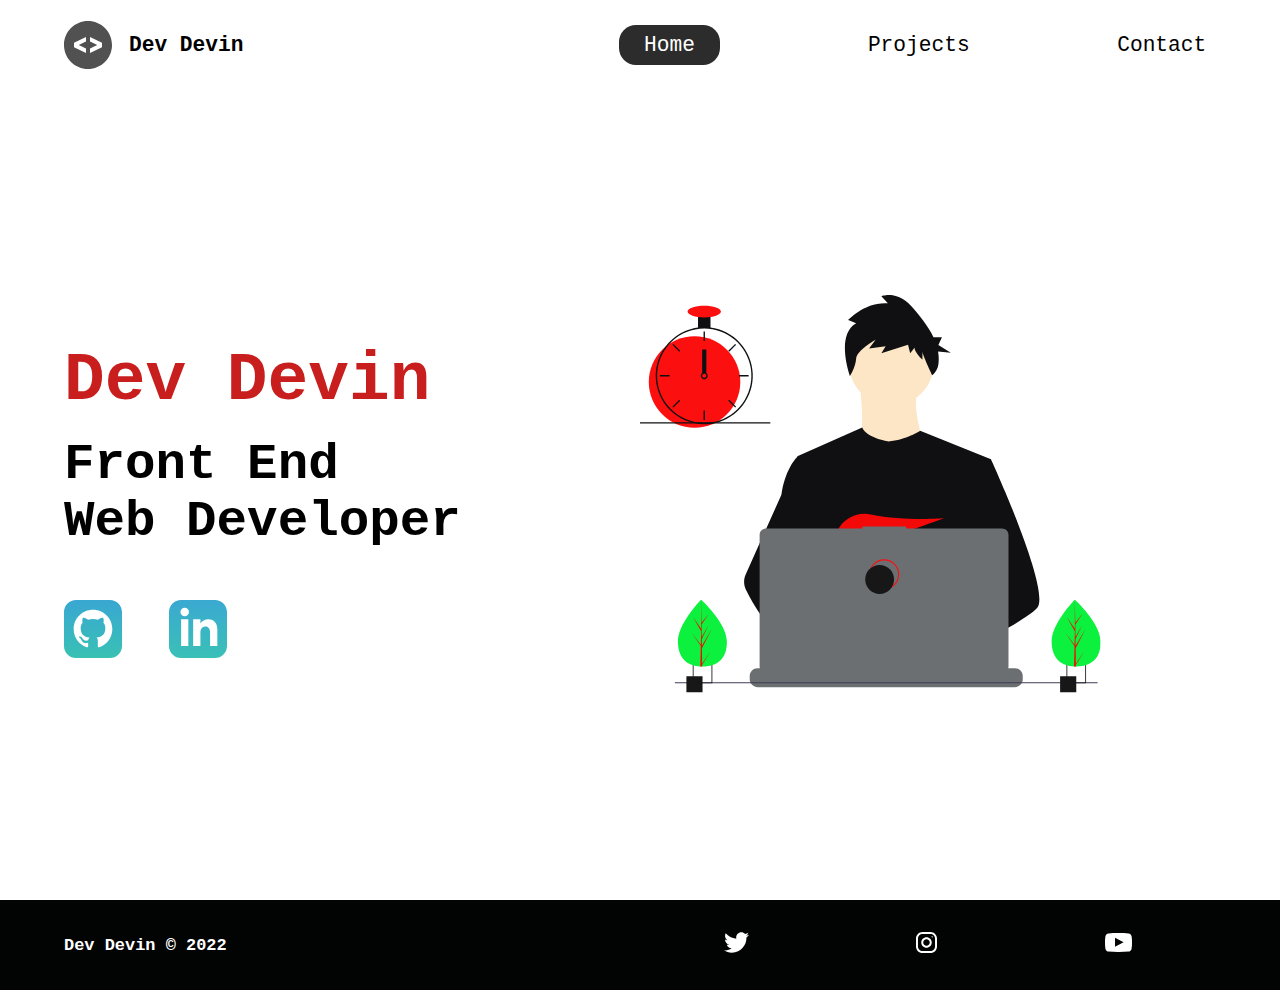
==== index.html @ 320752d4 "added marvel project" ====
<!DOCTYPE html>
<html lang="en">
  <head>
    <meta charset="UTF-8" />
    <meta name="viewport" content="width=device-width, initial-scale=1.0" />
    <meta http-equiv="X-UA-Compatible" content="ie=edge" />
    <meta
      name="description"
      content="Dev Devin is a front end web developer who specializes in html,css"
    />
    <meta name="robots" content="index,follow" />
    <link
      href="https://fonts.googleapis.com/css?family=Montserrat:400,500&display=swap"
      rel="stylesheet"
    />
    <link rel="stylesheet" href="./styles/style.css" />
    <title>Dev Devin | Web Developer</title>
  </head>
  <body>
    <header class="main-head">
      <nav>
        <div class="logo">
          <img src="./icons/code.svg" alt="logo" />
          <h1>Dev Devin</h1>
        </div>
        <ul>
          <li><a class="active" href="/">Home</a></li>
          <li><a href="./projects/">Projects</a></li>
          <li><a href="./contact/">Contact</a></li>
        </ul>
      </nav>
    </header>
    <section class="intro">
      <div class="intro-text">
        <h2>Dev Devin</h2>
        <h3>
          Front End <br />
          Web Developer
        </h3>
        <div class="intro-social">
          <a href="#"
            ><img src="./icons/github.svg" alt="github-social-link"
          /></a>
          <a href="#"
            ><img src="./icons/linked-in.svg" alt="linkedin-social-link"
          /></a>
        </div>
      </div>
      <div class="intro-images">
        <svg
          width="799"
          height="690"
          viewBox="0 0 799 690"
          fill="none"
          xmlns="http://www.w3.org/2000/svg"
        >
          <g id="undraw_dev_productivity_umsq 1" clip-path="url(#clip0)">
            <g id="me">
              <path
                id="Vector"
                d="M436.99 672.586C418.61 695.346 342.73 647.666 316.19 629.886C310.41 626.016 306.97 623.566 306.97 623.566L331.25 591.186L338.94 580.936C338.94 580.936 345.82 584.586 355.99 590.526C356.36 590.746 356.73 590.966 357.11 591.186C365.88 596.336 376.89 603.066 388 610.576C403.33 620.946 418.83 632.776 428.82 643.916C438.59 654.806 443.08 665.036 436.99 672.586Z"
                fill="#A0616A"
              />
              <path
                id="Vector_2"
                d="M435.922 191.941C476.534 191.941 509.458 159.018 509.458 118.405C509.458 77.7923 476.534 44.869 435.922 44.869C395.309 44.869 362.385 77.7923 362.385 118.405C362.385 159.018 395.309 191.941 435.922 191.941Z"
                fill="#FCE6C5"
              />
              <path
                id="Vector_3"
                d="M516.92 624.636C516.92 624.636 512.16 626.266 504.42 628.576C487.31 633.706 455.65 642.216 428.82 643.916C405.72 645.396 386.2 641.836 382.63 626.766C381.1 620.286 383.27 614.956 388 610.576C402.12 597.486 439 592.796 468.25 591.186C476.51 590.736 484.15 590.526 490.51 590.446C501.31 590.306 508.39 590.526 508.39 590.526L508.56 591.186L516.92 624.636Z"
                fill="#A0616A"
              />
              <path
                id="Vector_4"
                d="M381.036 155.173C381.036 155.173 394.89 259.616 373.576 271.339C352.261 283.062 500.399 284.128 500.399 284.128C500.399 284.128 467.361 193.54 482.281 165.831L381.036 155.173Z"
                fill="#FCE6C5"
              />
              <path
                id="Vector_5"
                d="M608.57 284.656L596.25 340.756L570.2 459.446L569.42 465.946L560.43 541.196L554.45 591.186L550.44 624.766C526.06 637.296 508.39 645.946 508.39 645.946C508.39 645.946 506.87 638.326 504.42 628.576C487.31 633.706 455.65 642.216 428.82 643.916C438.59 654.806 443.08 665.036 436.99 672.586C418.61 695.346 342.73 647.666 316.19 629.886C315.572 634.143 315.338 638.447 315.49 642.746L295.18 627.126L297.19 591.186L300.58 530.376L304.84 454.116C303.497 450.851 302.371 447.5 301.47 444.086C295.25 421.966 287.7 377.796 281.91 340.756C277.25 310.946 273.75 285.756 273.01 280.396C272.91 279.696 272.86 279.336 272.86 279.336L385.29 229.656C393.28 248.186 430.59 253.756 430.59 253.756C461.5 251.626 485.73 235.326 485.73 235.326L608.57 284.656Z"
                fill="#101012"
              />
              <path
                id="Vector_6"
                d="M374.746 48.8468L360.997 43.3423C360.997 43.3423 389.746 11.6915 429.744 14.4439L418.494 2.05865C418.494 2.05865 445.993 -8.95021 470.992 19.9482C484.134 35.1394 499.339 52.996 508.817 73.1112H523.542L517.396 86.643L538.906 100.175L516.829 97.7442C518.144 105.154 518.346 112.719 517.428 120.189C516.481 127.661 512.668 134.473 506.793 139.187V139.187C506.793 139.187 489.741 103.891 489.741 98.387V112.148C489.741 112.148 475.992 99.7631 475.992 91.5065L468.492 101.139L464.743 86.0019L418.495 101.139L425.994 88.7543L397.245 92.8826L408.495 77.7452C408.495 77.7452 375.997 95.6348 374.746 110.772C373.497 125.909 363.984 140.253 363.984 140.253C363.984 140.253 338.498 69.4885 374.746 48.8468Z"
                fill="#101012"
              />
              <path
                id="Vector_7"
                d="M688.5 542.566C681.01 550.686 662.45 562.916 639.95 576.156C631.58 581.076 622.67 586.146 613.58 591.186C591.89 603.216 569.18 615.136 550.44 624.766C526.06 637.296 508.39 645.946 508.39 645.946C508.39 645.946 506.87 638.326 504.42 628.576C501.14 615.526 496.2 598.656 491.05 591.186C490.87 590.926 490.69 590.686 490.51 590.446C489.01 588.476 487.5 587.326 486.01 587.326L560.43 541.196L592.59 521.256L569.42 465.946L540.36 396.566L557.9 340.756L575.53 284.656H608.57C608.57 284.656 619.51 308.536 633.5 341.836C635.59 346.816 637.75 352.006 639.95 357.366C668.73 427.366 704.61 525.116 688.5 542.566Z"
                fill="#101012"
              />
              <path
                id="Vector_8"
                d="M355.99 590.526C353.276 590.516 350.567 590.736 347.89 591.186C324.9 595.136 318.12 615.946 316.19 629.886C315.572 634.143 315.338 638.447 315.49 642.746L295.18 627.126L287.78 621.436C269.97 615.226 254.1 604.196 240.34 591.186C228.403 579.7 217.695 567.001 208.39 553.296C199.122 539.788 190.86 525.616 183.67 510.896C181.664 506.788 180.586 502.29 180.512 497.719C180.437 493.148 181.369 488.617 183.24 484.446L208.39 428.396L245.15 346.476C245.42 344.526 245.717 342.619 246.04 340.756C253.33 298.956 272.86 280.396 272.86 280.396H287.78L297.76 340.756L310.16 415.746L301.47 444.086L281.39 509.536L300.58 530.376L355.99 590.526Z"
                fill="#101012"
              />
              <path
                id="Vector_9"
                d="M372.877 415.806L385.631 430.687C390.37 429.783 395.319 428.721 400.416 427.529L396.752 415.806L405.71 426.256C459.707 412.976 526.637 387.155 526.637 387.155C526.637 387.155 454.38 392.453 400.428 380.666C376.558 375.451 351.998 387.284 342.202 409.669C336.509 422.679 337.403 433.952 357.596 433.952C364.419 433.835 371.224 433.195 377.949 432.037L372.877 415.806Z"
                fill="#F40909"
              />
            </g>
            <path
              id="Vector_10"
              d="M663.65 660.386V666.456C663.654 668.122 663.345 669.774 662.74 671.326C662.472 672.018 662.147 672.687 661.77 673.326C660.578 675.327 658.887 676.983 656.862 678.133C654.838 679.283 652.549 679.887 650.22 679.886H203.67C201.342 679.887 199.053 679.283 197.028 678.133C195.003 676.983 193.312 675.327 192.12 673.326C191.743 672.687 191.419 672.018 191.15 671.326C190.546 669.774 190.237 668.122 190.24 666.456V660.386C190.24 658.622 190.587 656.876 191.262 655.246C191.936 653.616 192.926 652.136 194.173 650.889C195.42 649.641 196.901 648.652 198.53 647.977C200.16 647.303 201.906 646.956 203.67 646.956H229.41V644.126C229.41 644.052 229.425 643.98 229.453 643.912C229.481 643.844 229.522 643.782 229.574 643.73C229.626 643.678 229.688 643.636 229.756 643.608C229.824 643.58 229.897 643.566 229.97 643.566H243.4C243.474 643.566 243.547 643.58 243.615 643.608C243.683 643.636 243.745 643.678 243.797 643.73C243.849 643.782 243.89 643.844 243.918 643.912C243.946 643.98 243.96 644.052 243.96 644.126V646.956H252.35V644.126C252.35 644.052 252.365 643.98 252.393 643.912C252.421 643.844 252.462 643.782 252.514 643.73C252.566 643.678 252.628 643.636 252.696 643.608C252.764 643.58 252.837 643.566 252.91 643.566H266.34C266.414 643.566 266.487 643.58 266.555 643.608C266.623 643.636 266.684 643.678 266.736 643.73C266.789 643.782 266.83 643.844 266.858 643.912C266.886 643.98 266.9 644.052 266.9 644.126V646.956H275.3V644.126C275.3 644.052 275.315 643.98 275.343 643.912C275.371 643.844 275.412 643.782 275.464 643.73C275.516 643.678 275.578 643.636 275.646 643.608C275.714 643.58 275.787 643.566 275.86 643.566H289.29C289.364 643.566 289.437 643.58 289.505 643.608C289.573 643.636 289.634 643.678 289.686 643.73C289.739 643.782 289.78 643.844 289.808 643.912C289.836 643.98 289.85 644.052 289.85 644.126V646.956H298.24V644.126C298.24 644.052 298.255 643.98 298.283 643.912C298.311 643.844 298.352 643.782 298.404 643.73C298.456 643.678 298.518 643.636 298.586 643.608C298.654 643.58 298.727 643.566 298.8 643.566H312.23C312.304 643.566 312.377 643.58 312.445 643.608C312.513 643.636 312.574 643.678 312.626 643.73C312.678 643.782 312.72 643.844 312.748 643.912C312.776 643.98 312.79 644.052 312.79 644.126V646.956H321.18V644.126C321.18 644.052 321.194 643.98 321.223 643.912C321.251 643.844 321.292 643.782 321.344 643.73C321.396 643.678 321.458 643.636 321.526 643.608C321.594 643.58 321.667 643.566 321.74 643.566H335.17C335.244 643.566 335.317 643.58 335.385 643.608C335.453 643.636 335.514 643.678 335.566 643.73C335.618 643.782 335.66 643.844 335.688 643.912C335.716 643.98 335.73 644.052 335.73 644.126V646.956H344.13V644.126C344.13 644.052 344.145 643.98 344.173 643.912C344.201 643.844 344.242 643.782 344.294 643.73C344.346 643.678 344.408 643.636 344.476 643.608C344.544 643.58 344.617 643.566 344.69 643.566H358.12C358.194 643.566 358.267 643.58 358.335 643.608C358.403 643.636 358.464 643.678 358.516 643.73C358.569 643.782 358.61 643.844 358.638 643.912C358.666 643.98 358.68 644.052 358.68 644.126V646.956H367.07V644.126C367.07 644.052 367.085 643.98 367.113 643.912C367.141 643.844 367.182 643.782 367.234 643.73C367.286 643.678 367.348 643.636 367.416 643.608C367.484 643.58 367.557 643.566 367.63 643.566H472.83C472.904 643.566 472.977 643.58 473.045 643.608C473.113 643.636 473.174 643.678 473.227 643.73C473.279 643.782 473.32 643.844 473.348 643.912C473.376 643.98 473.39 644.052 473.39 644.126V646.956H481.79V644.126C481.79 644.052 481.804 643.98 481.833 643.912C481.861 643.844 481.902 643.782 481.954 643.73C482.006 643.678 482.068 643.636 482.136 643.608C482.204 643.58 482.277 643.566 482.35 643.566H495.78C495.928 643.567 496.07 643.627 496.175 643.732C496.279 643.836 496.339 643.978 496.34 644.126V646.956H504.73V644.126C504.73 644.052 504.745 643.98 504.773 643.912C504.801 643.844 504.842 643.782 504.894 643.73C504.946 643.678 505.008 643.636 505.076 643.608C505.144 643.58 505.217 643.566 505.29 643.566H518.72C518.794 643.566 518.867 643.58 518.935 643.608C519.003 643.636 519.065 643.678 519.117 643.73C519.169 643.782 519.21 643.844 519.238 643.912C519.266 643.98 519.28 644.052 519.28 644.126V646.956H527.67V644.126C527.67 644.052 527.685 643.98 527.713 643.912C527.741 643.844 527.782 643.782 527.834 643.73C527.886 643.678 527.948 643.636 528.016 643.608C528.084 643.58 528.157 643.566 528.23 643.566H541.66C541.734 643.566 541.807 643.58 541.875 643.608C541.943 643.636 542.005 643.678 542.057 643.73C542.109 643.782 542.15 643.844 542.178 643.912C542.206 643.98 542.22 644.052 542.22 644.126V646.956H550.62V644.126C550.62 644.052 550.635 643.98 550.663 643.912C550.691 643.844 550.732 643.782 550.784 643.73C550.836 643.678 550.898 643.636 550.966 643.608C551.034 643.58 551.107 643.566 551.18 643.566H564.61C564.757 643.568 564.898 643.628 565.001 643.733C565.104 643.838 565.161 643.979 565.16 644.126V646.956H573.56V644.126C573.56 644.052 573.575 643.98 573.603 643.912C573.631 643.844 573.672 643.782 573.724 643.73C573.776 643.678 573.838 643.636 573.906 643.608C573.974 643.58 574.047 643.566 574.12 643.566H587.55C587.624 643.566 587.697 643.58 587.765 643.608C587.833 643.636 587.895 643.678 587.947 643.73C587.999 643.782 588.04 643.844 588.068 643.912C588.096 643.98 588.11 644.052 588.11 644.126V646.956H596.5V644.126C596.5 644.052 596.515 643.98 596.543 643.912C596.571 643.844 596.612 643.782 596.664 643.73C596.716 643.678 596.778 643.636 596.846 643.608C596.914 643.58 596.987 643.566 597.06 643.566H610.49C610.564 643.566 610.637 643.58 610.705 643.608C610.773 643.636 610.835 643.678 610.887 643.73C610.939 643.782 610.98 643.844 611.008 643.912C611.036 643.98 611.05 644.052 611.05 644.126V646.956H650.22C651.984 646.956 653.731 647.303 655.36 647.977C656.99 648.652 658.471 649.641 659.718 650.889C660.965 652.136 661.954 653.616 662.629 655.246C663.304 656.876 663.651 658.622 663.65 660.386V660.386Z"
              fill="#6C6F71"
            />
            <path
              id="Vector_11"
              d="M793.5 671.326H60.5002V673.326H793.5V671.326Z"
              fill="#3F3D56"
            />
            <path
              id="Vector_12"
              d="M627.695 404.757H461.252V401.326H385.78V404.757H218.651C215.665 404.757 212.801 405.943 210.69 408.054C208.579 410.166 207.392 413.029 207.392 416.015V643.927C207.392 646.913 208.578 649.776 210.69 651.888C212.801 653.999 215.665 655.185 218.651 655.185H627.695C630.68 655.185 633.544 653.999 635.656 651.888C637.767 649.776 638.953 646.913 638.953 643.927V416.015C638.953 414.537 638.662 413.073 638.096 411.707C637.53 410.341 636.701 409.1 635.656 408.054C634.61 407.009 633.369 406.179 632.003 405.614C630.637 405.048 629.173 404.757 627.695 404.757V404.757Z"
              fill="#6C6F71"
            />
            <path
              id="Vector_13"
              d="M423.5 509.326C437.307 509.326 448.5 498.133 448.5 484.326C448.5 470.519 437.307 459.326 423.5 459.326C409.693 459.326 398.5 470.519 398.5 484.326C398.5 498.133 409.693 509.326 423.5 509.326Z"
              stroke="#FB0F0F"
              stroke-width="2"
              stroke-miterlimit="10"
            />
            <path
              id="Vector_14"
              d="M415.5 518.326C429.307 518.326 440.5 507.133 440.5 493.326C440.5 479.519 429.307 468.326 415.5 468.326C401.693 468.326 390.5 479.519 390.5 493.326C390.5 507.133 401.693 518.326 415.5 518.326Z"
              fill="#171718"
            />
            <path
              id="Vector_15"
              d="M108.446 661.223H80.446V689.223H108.446V661.223Z"
              fill="#171718"
            />
            <path
              id="Vector_16"
              d="M91.45 639.223V673.223H125.45V639.223H91.45ZM123.97 671.743H92.92V640.703H123.97V671.743Z"
              fill="#171718"
            />
            <path
              id="Vector_17"
              d="M756.446 661.223H728.446V689.223H756.446V661.223Z"
              fill="#171718"
            />
            <path
              id="Vector_18"
              d="M739.45 639.223V673.223H773.45V639.223H739.45ZM771.97 671.743H740.92V640.703H771.97V671.743Z"
              fill="#171718"
            />
            <path
              id="Vector_19"
              d="M94.5801 230.113C138.399 230.113 173.92 194.591 173.92 150.773C173.92 106.954 138.399 71.4324 94.5801 71.4324C50.7615 71.4324 15.2396 106.954 15.2396 150.773C15.2396 194.591 50.7615 230.113 94.5801 230.113Z"
              fill="#FB0F0F"
            />
            <path
              id="Vector_20"
              d="M122.229 56.49C115.045 55.5764 107.775 55.5764 100.591 56.49C84.5863 58.5914 69.5206 65.2399 57.1812 75.6466C44.8419 86.0533 35.747 99.7814 30.9756 115.202C28.8056 122.229 27.5767 129.514 27.3211 136.864C27.2851 137.886 27.261 138.92 27.261 139.954C27.2833 162.265 36.1561 183.655 51.9323 199.431C67.7084 215.208 89.0991 224.08 111.41 224.103C113.201 224.103 114.992 224.043 116.759 223.934C120.908 223.674 125.03 223.103 129.093 222.227C148.495 218.055 165.798 207.161 177.947 191.468C190.096 175.776 196.308 156.295 195.487 136.467C194.666 116.638 186.864 97.738 173.459 83.104C160.054 68.4699 141.909 59.0436 122.229 56.49ZM137.748 217.347H137.736C130.959 219.659 123.905 221.062 116.759 221.518C114.992 221.638 113.201 221.698 111.41 221.698C89.738 221.672 68.9613 213.051 53.6369 197.727C38.3126 182.402 29.6917 161.626 29.6652 139.954C29.6652 138.92 29.6892 137.886 29.7253 136.864C30.5517 115.744 39.5159 95.7617 54.7414 81.1009C69.9669 66.4401 90.2733 58.2371 111.41 58.209C130.776 58.2101 149.513 65.0866 164.283 77.6132C179.052 90.1399 188.895 107.503 192.057 126.61C195.22 145.716 191.496 165.325 181.55 181.942C171.604 198.559 156.082 211.106 137.748 217.347Z"
              fill="#101012"
            />
            <path
              id="Vector_21"
              d="M112.612 63.0175H110.208V79.8473H112.612V63.0175Z"
              fill="#101012"
            />
            <path
              id="Vector_22"
              d="M57.8578 84.7016L56.1578 86.4017L68.0582 98.3021L69.7583 96.602L57.8578 84.7016Z"
              fill="#101012"
            />
            <path
              id="Vector_23"
              d="M34.4737 138.752V141.156H51.3035V138.752H34.4737Z"
              fill="#101012"
            />
            <path
              id="Vector_24"
              d="M56.1578 193.506L57.8578 195.206L69.7583 183.305L68.0582 181.605L56.1578 193.506Z"
              fill="#101012"
            />
            <path
              id="Vector_25"
              d="M153.061 96.602L154.762 98.3021L166.662 86.4017L164.962 84.7016L153.061 96.602Z"
              fill="#101012"
            />
            <path
              id="Vector_26"
              d="M171.516 138.752V141.156H188.346V138.752H171.516Z"
              fill="#101012"
            />
            <path
              id="Vector_27"
              d="M154.762 181.605L153.061 183.305L164.962 195.206L166.662 193.506L154.762 181.605Z"
              fill="#101012"
            />
            <path
              id="Vector_28"
              d="M112.612 200.06H110.208V216.89H112.612V200.06Z"
              fill="#101012"
            />
            <path
              id="Vector_29"
              d="M115.016 135.145C113.976 134.365 112.71 133.943 111.41 133.943C110.109 133.943 108.844 134.365 107.803 135.145C107.091 135.686 106.505 136.375 106.084 137.165C105.552 138.181 105.322 139.329 105.421 140.473C105.52 141.616 105.944 142.707 106.643 143.617C107.343 144.527 108.288 145.218 109.368 145.608C110.447 145.998 111.616 146.07 112.735 145.817C113.855 145.564 114.878 144.996 115.685 144.179C116.492 143.363 117.048 142.333 117.288 141.211C117.528 140.088 117.441 138.921 117.039 137.846C116.636 136.771 115.934 135.834 115.016 135.145H115.016ZM111.41 143.56C110.454 143.557 109.539 143.176 108.863 142.501C108.187 141.825 107.806 140.909 107.803 139.954C107.808 139.224 108.03 138.513 108.441 137.91C108.793 137.4 109.271 136.989 109.828 136.718C110.385 136.447 111.003 136.324 111.622 136.361C112.241 136.398 112.84 136.595 113.361 136.931C113.881 137.267 114.306 137.732 114.595 138.281C114.883 138.83 115.025 139.444 115.007 140.063C114.988 140.683 114.811 141.288 114.49 141.818C114.17 142.349 113.718 142.788 113.179 143.094C112.639 143.399 112.03 143.559 111.41 143.56V143.56Z"
              fill="#101012"
            />
            <path
              id="Vector_30"
              d="M122.229 35.3686H100.591V57.0069H122.229V35.3686Z"
              fill="#101012"
            />
            <path
              id="Vector_31"
              d="M111.41 38.975C127.344 38.975 140.261 34.4002 140.261 28.7569C140.261 23.1136 127.344 18.5388 111.41 18.5388C95.4759 18.5388 82.5588 23.1136 82.5588 28.7569C82.5588 34.4002 95.4759 38.975 111.41 38.975Z"
              fill="#FB0F0F"
            />
            <path
              id="Vector_32"
              d="M226 220.44H0V222.844H226V220.44Z"
              fill="#101012"
            />
            <g id="clock-arrow">
              <path
                id="Vector_33"
                d="M115.016 94.2729H107.803V135.145H115.016V94.2729Z"
                fill="#101012"
              />
            </g>
            <g id="plant-left">
              <path
                id="Vector_34"
                d="M150.594 599.754C151.527 631.704 132.859 643.413 109.43 644.097C108.886 644.113 108.345 644.123 107.805 644.126C106.719 644.135 105.643 644.117 104.577 644.072C83.3891 643.192 66.6173 631.945 65.7495 602.232C64.8515 571.482 103.018 531.529 105.882 528.574L105.887 528.571C105.996 528.458 106.052 528.402 106.052 528.402C106.052 528.402 149.661 567.807 150.594 599.754Z"
                fill="#0CF03E"
              />
              <path
                id="Vector_35"
                d="M107.744 639.255L122.626 617.124L107.774 641.636L107.805 644.126C106.719 644.135 105.643 644.117 104.577 644.072L105.316 612.06L105.295 611.813L105.323 611.766L105.393 608.741L89.0953 585.078L105.374 606.477L105.432 607.116L105.989 582.93L91.9123 558.397L106.029 578.681L105.882 528.574L105.882 528.407L105.887 528.571L106.822 568.062L119.651 552.021L106.864 571.464L107.144 593.098L118.949 571.984L107.187 596.279L107.343 608.308L124.512 578.897L107.395 612.505L107.744 639.255Z"
                fill="#F30A09"
              />
            </g>
            <g id="plant-right">
              <path
                id="Vector_36"
                d="M798.594 599.754C799.527 631.704 780.858 643.413 757.43 644.097C756.886 644.113 756.344 644.123 755.805 644.126C754.719 644.135 753.643 644.117 752.577 644.072C731.389 643.192 714.617 631.945 713.749 602.232C712.851 571.482 751.018 531.529 753.882 528.574L753.887 528.571C753.996 528.458 754.052 528.402 754.052 528.402C754.052 528.402 797.661 567.807 798.594 599.754Z"
                fill="#0CF03E"
              />
              <path
                id="Vector_37"
                d="M755.744 639.255L770.626 617.124L755.774 641.636L755.805 644.126C754.719 644.135 753.643 644.117 752.577 644.072L753.316 612.06L753.295 611.813L753.323 611.766L753.393 608.741L737.095 585.078L753.374 606.477L753.432 607.116L753.989 582.93L739.912 558.397L754.029 578.681L753.882 528.574L753.882 528.407L753.887 528.571L754.822 568.062L767.651 552.021L754.864 571.464L755.144 593.098L766.949 571.984L755.187 596.279L755.343 608.308L772.512 578.897L755.395 612.505L755.744 639.255Z"
                fill="#F40909"
              />
            </g>
          </g>
          <defs>
            <clipPath id="clip0">
              <rect width="798.627" height="689.223" fill="white" />
            </clipPath>
          </defs>
        </svg>
        <img class="splash" src="./img/splash1.svg" alt="" />
      </div>
    </section>
    <footer>
      <h4>Dev Devin &copy; 2022</h4>
      <ul>
        <li>
          <a href="#"
            ><img src="./icons/twitter 1.svg" alt="twitter-social"
          /></a>
        </li>
        <li>
          <a href="#"
            ><img src="./icons/instagram 1.svg" alt="instagram-social"
          /></a>
        </li>
        <li>
          <a href="#"
            ><img src="./icons/youtube-symbol 1.svg" alt="youtube-social"
          /></a>
        </li>
      </ul>
    </footer>
  </body>
</html>
---- styles/style.css ----
/* Global Styles */
* {
  margin: 0;
  padding: 0;
  -webkit-box-sizing: border-box;
  box-sizing: border-box;
}

html {
  font-size: 62.5%;
}

body {
  font-family: "Courier New", monospace;
}

h1 {
  font-size: 2.5rem;
}

li,
button,
label,
input,
a,
p {
  font-size: 2.5rem;
}

h2 {
  font-size: 4rem;
}

h3 {
  font-size: 2.5rem;
}

h4,
h5 {
  font-size: 2rem;
}

ul {
  list-style: none;
}

a {
  text-decoration: none;
  color: #000000;
}

.main-head {
  width: 95%;
  margin: 0 0 0 auto;
  color: #000000;
}

nav {
  display: -webkit-box;
  display: -ms-flexbox;
  display: flex;
  -webkit-box-pack: justify;
  -ms-flex-pack: justify;
  justify-content: space-between;
  -webkit-box-align: center;
  -ms-flex-align: center;
  align-items: center;
  -webkit-box-orient: horizontal;
  -webkit-box-direction: normal;
  -ms-flex-direction: row;
  flex-direction: row;
  min-height: 10vh;
  width: 60%;
  -ms-flex-wrap: wrap;
  flex-wrap: wrap;
}

nav .logo {
  display: -webkit-box;
  display: -ms-flexbox;
  display: flex;
  -webkit-box-pack: start;
  -ms-flex-pack: start;
  justify-content: flex-start;
  -webkit-box-align: center;
  -ms-flex-align: center;
  align-items: center;
  -webkit-box-orient: horizontal;
  -webkit-box-direction: normal;
  -ms-flex-direction: row;
  flex-direction: row;
  -webkit-box-flex: 1;
  -ms-flex: 1 1 10rem;
  flex: 1 1 10rem;
}

nav .logo h1 {
  margin: 2rem;
}

nav ul {
  display: -webkit-box;
  display: -ms-flexbox;
  display: flex;
  -ms-flex-pack: distribute;
  justify-content: space-around;
  -webkit-box-align: center;
  -ms-flex-align: center;
  align-items: center;
  -webkit-box-orient: horizontal;
  -webkit-box-direction: normal;
  -ms-flex-direction: row;
  flex-direction: row;
  -webkit-box-flex: 1;
  -ms-flex: 1 1 40rem;
  flex: 1 1 40rem;
}

.intro {
  min-height: 90vh;
  width: 90%;
  margin: auto;
  -ms-flex-wrap: wrap;
  flex-wrap: wrap;
  display: -webkit-box;
  display: -ms-flexbox;
  display: flex;
  -webkit-box-pack: justify;
  -ms-flex-pack: justify;
  justify-content: space-between;
  -webkit-box-align: center;
  -ms-flex-align: center;
  align-items: center;
  -webkit-box-orient: horizontal;
  -webkit-box-direction: normal;
  -ms-flex-direction: row;
  flex-direction: row;
}

.intro h2 {
  font-size: 8rem;
  padding-top: 2rem;
  color: #c91e1e;
  background-clip: text;
  display: inline-block;
}

.intro h3 {
  font-size: 6rem;
  padding: 2rem 0rem;
}

.intro p {
  padding-top: 2rem;
  color: #2c2c2c;
}

.splash {
  position: absolute;
  top: 0%;
  right: 0%;
  height: 100%;
  z-index: -1;
}

.intro-social {
  margin-top: 4rem;
}

.intro-social a {
  margin-right: 5rem;
}

.active {
  background: #2c2c2c;
  color: white;
  padding: 1rem 3rem;
  border-radius: 2rem;
}

.intro-text,
.intro-images {
  -webkit-box-flex: 1;
  -ms-flex: 1 1 40rem;
  flex: 1 1 40rem;
}

#plant-left {
  -webkit-animation: plant 1.5s ease infinite alternate;
  animation: plant 1.5s ease infinite alternate;
}

#plant-right {
  -webkit-animation: plant 1.5s ease infinite alternate 0.5s;
  animation: plant 1.5s ease infinite alternate 0.5s;
}

#me {
  -webkit-animation: me 1s ease infinite alternate;
  animation: me 1s ease infinite alternate;
  -webkit-transform-origin: bottom;
  transform-origin: bottom;
}

#clock-arrow {
  -webkit-animation: clock-arrow 1.5s infinite linear;
  animation: clock-arrow 1.5s infinite linear;
  transform-box: fill-box;
  -webkit-transform-origin: bottom;
  transform-origin: bottom;
}

@-webkit-keyframes me {
  from {
    -webkit-transform: rotateZ(-5deg);
    transform: rotateZ(-5deg);
  }
  to {
    -webkit-transform: rotateZ(5deg);
    transform: rotateZ(5deg);
  }
}

@keyframes me {
  from {
    -webkit-transform: rotateZ(-5deg);
    transform: rotateZ(-5deg);
  }
  to {
    -webkit-transform: rotateZ(5deg);
    transform: rotateZ(5deg);
  }
}

@-webkit-keyframes plant {
  from {
    -webkit-transform: translateY(0%);
    transform: translateY(0%);
  }
  to {
    -webkit-transform: translateY(-30%);
    transform: translateY(-30%);
  }
}

@keyframes plant {
  from {
    -webkit-transform: translateY(0%);
    transform: translateY(0%);
  }
  to {
    -webkit-transform: translateY(-30%);
    transform: translateY(-30%);
  }
}

@-webkit-keyframes clock-arrow {
  from {
    -webkit-transform: rotateZ(0deg);
    transform: rotateZ(0deg);
  }
  to {
    -webkit-transform: rotateZ(360deg);
    transform: rotateZ(360deg);
  }
}

@keyframes clock-arrow {
  from {
    -webkit-transform: rotateZ(0deg);
    transform: rotateZ(0deg);
  }
  to {
    -webkit-transform: rotateZ(360deg);
    transform: rotateZ(360deg);
  }
}

.projects {
  width: 90%;
  margin: auto;
  min-height: 90vh;
  display: -webkit-box;
  display: -ms-flexbox;
  display: flex;
  -webkit-box-pack: justify;
  -ms-flex-pack: justify;
  justify-content: space-between;
  -webkit-box-align: center;
  -ms-flex-align: center;
  align-items: center;
  -webkit-box-orient: horizontal;
  -webkit-box-direction: normal;
  -ms-flex-direction: row;
  flex-direction: row;
  text-align: center;
  -ms-flex-wrap: wrap;
  flex-wrap: wrap;
}

.projects h2 {
  margin: 5rem;
}

.travelly,
.elena, {
  -webkit-box-flex: 1;
  -ms-flex: 1 1 40rem;
  flex: 1 1 40rem;
}

.form-section {
  min-height: 80vh;
  display: -webkit-box;
  display: -ms-flexbox;
  display: flex;
  -webkit-box-pack: center;
  -ms-flex-pack: center;
  justify-content: center;
  -webkit-box-align: center;
  -ms-flex-align: center;
  align-items: center;
  -webkit-box-orient: horizontal;
  -webkit-box-direction: normal;
  -ms-flex-direction: row;
  flex-direction: row;
  margin-top: 3rem;
  color: white;
}

.form-section form {
  padding: 3rem 10rem;
  -webkit-box-shadow: 0px 10px 10px rgba(0, 0, 0, 0.2), 0px 20px 40px rgba(0, 0, 0, 0.2);
  box-shadow: 0px 10px 10px rgba(0, 0, 0, 0.2), 0px 20px 40px rgba(0, 0, 0, 0.2);
  display: -webkit-box;
  display: -ms-flexbox;
  display: flex;
  -webkit-box-pack: center;
  -ms-flex-pack: center;
  justify-content: center;
  -webkit-box-align: center;
  -ms-flex-align: center;
  align-items: center;
  -webkit-box-orient: vertical;
  -webkit-box-direction: normal;
  -ms-flex-direction: column;
  flex-direction: column;
  border-radius: 2rem;
  background-color: black;
}

.form-section form input,
.form-section form textarea {
  margin: 2rem;
}

.form-section form input:focus,
.form-section form textarea:focus {
  outline: 2px solid black;
}

.form-section form textarea {
  font-family: "Montserrat", sans-serif;
  font-size: 2rem;
}

.form-section form button {
  width: 100%;
  padding: 2rem;
  background: linear-gradient(#14ffe9, #ffeb3b, #ff00e0);
  color: black;
  cursor: pointer;
  border-radius: 30px;
}

.form-section form button:focus {
  background: #33696b;
}

footer {
  background: #020303;
  color: white;
  min-height: 10vh;
  padding: 0% 5%;
  display: -webkit-box;
  display: -ms-flexbox;
  display: flex;
  -webkit-box-pack: start;
  -ms-flex-pack: start;
  justify-content: flex-start;
  -webkit-box-align: center;
  -ms-flex-align: center;
  align-items: center;
  -webkit-box-orient: horizontal;
  -webkit-box-direction: normal;
  -ms-flex-direction: row;
  flex-direction: row;
}

footer ul {
  -webkit-box-flex: 1;
  -ms-flex: 1 1 40rem;
  flex: 1 1 40rem;
  display: -webkit-box;
  display: -ms-flexbox;
  display: flex;
  -ms-flex-pack: distribute;
  justify-content: space-around;
  -webkit-box-align: center;
  -ms-flex-align: center;
  align-items: center;
  -webkit-box-orient: horizontal;
  -webkit-box-direction: normal;
  -ms-flex-direction: row;
  flex-direction: row;
}

footer h4 {
  -webkit-box-flex: 1;
  -ms-flex: 1 1 40rem;
  flex: 1 1 40rem;
}

@media screen and (max-width: 1332px) {
  html {
    font-size: 53%;
  }
  .splash {
    display: none;
  }
  svg {
    width: 80%;
  }
  nav {
    width: 100%;
  }
}

@media screen and (max-width: 754px) {
  html {
    font-size: 45%;
  }
  svg {
    height: 60%;
  }
  .main-head {
    width: 100%;
  }
  nav .logo {
    display: -webkit-box;
    display: -ms-flexbox;
    display: flex;
    -webkit-box-pack: center;
    -ms-flex-pack: center;
    justify-content: center;
    -webkit-box-align: center;
    -ms-flex-align: center;
    align-items: center;
    -webkit-box-orient: vertical;
    -webkit-box-direction: normal;
    -ms-flex-direction: column;
    flex-direction: column;
    -webkit-box-flex: 1;
    -ms-flex: 1 1 20rem;
    flex: 1 1 20rem;
    margin-top: 2rem;
  }
  nav ul {
    -webkit-box-flex: 1;
    -ms-flex: 1 1 60rem;
    flex: 1 1 60rem;
    margin: 2rem 0rem;
  }
  .intro-text {
    margin-top: 5rem;
    text-align: center;
  }
  .intro-images {
    text-align: center;
  }
  .intro-social {
    display: -webkit-box;
    display: -ms-flexbox;
    display: flex;
    -webkit-box-pack: center;
    -ms-flex-pack: center;
    justify-content: center;
    -webkit-box-align: center;
    -ms-flex-align: center;
    align-items: center;
    -webkit-box-orient: horizontal;
    -webkit-box-direction: normal;
    -ms-flex-direction: row;
    flex-direction: row;
  }
  .intro-social a {
    margin: 2rem;
  }
  .amanda-joy,
  .travelly {
    -webkit-box-flex: 1;
    -ms-flex: 1 1 50rem;
    flex: 1 1 50rem;
  }
  .amanda-joy img,
  .travelly img {
    width: 100%;
    height: 100%;
  }
  form {
    padding: 0rem;
    width: 100%;
  }
}
/*# sourceMappingURL=style.css.map */
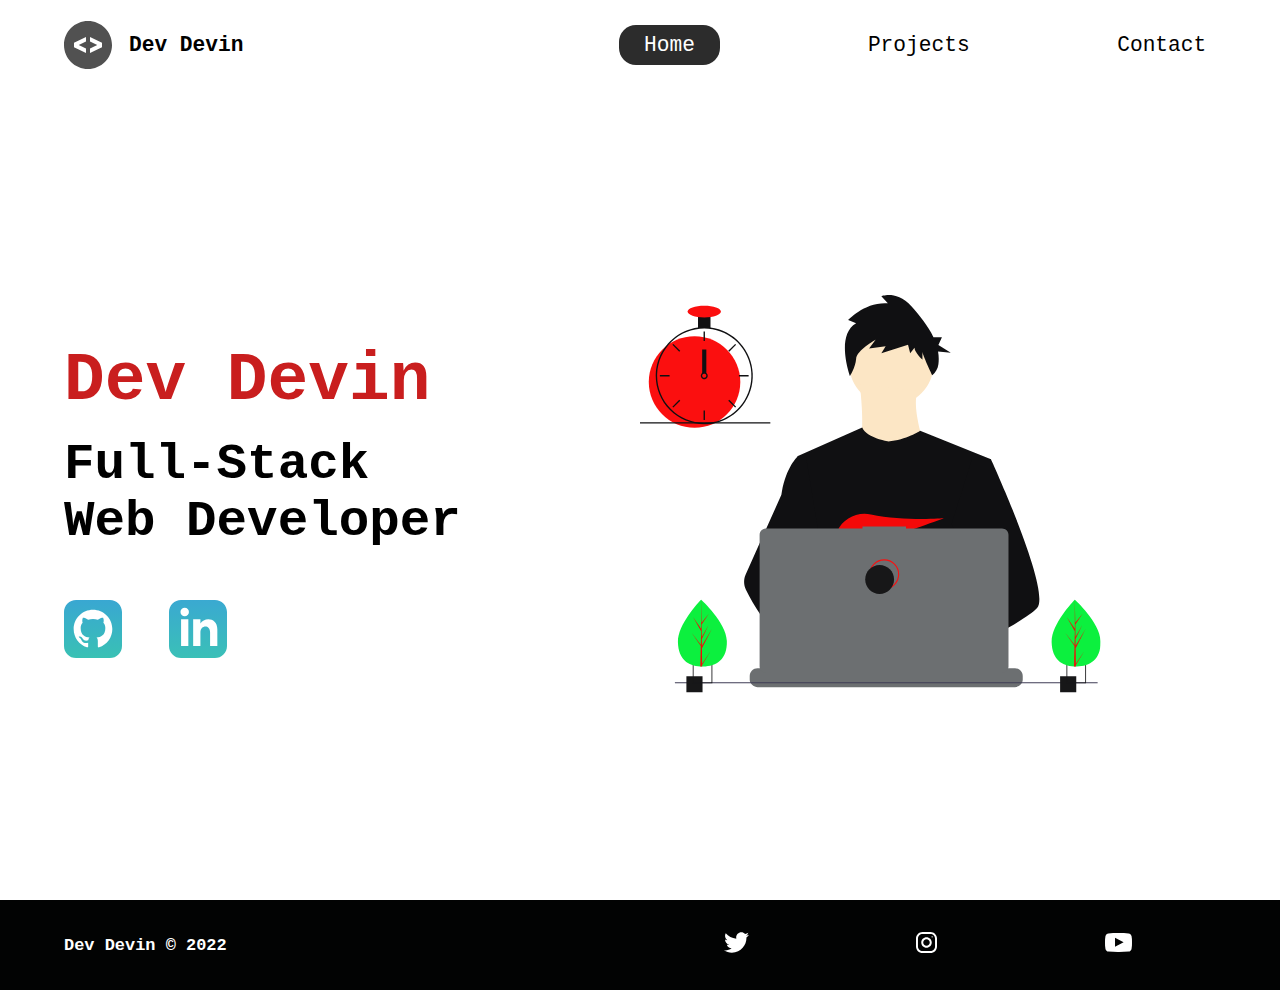
==== commit 6c514899: "updated title" ====
--- a/index.html
+++ b/index.html
@@ -34,7 +34,7 @@
       <div class="intro-text">
         <h2>Dev Devin</h2>
         <h3>
-          Front End <br />
+          Full-Stack <br />
           Web Developer
         </h3>
         <div class="intro-social">
--- a/styles/style.css
+++ b/styles/style.css
@@ -303,7 +303,7 @@
 }
 
 .travelly,
-.elena, {
+.elena, .marvel-for-dummies{
   -webkit-box-flex: 1;
   -ms-flex: 1 1 40rem;
   flex: 1 1 40rem;
@@ -497,13 +497,13 @@
     margin: 2rem;
   }
   .amanda-joy,
-  .travelly {
+  .travelly, .marvel-for-dummies {
     -webkit-box-flex: 1;
     -ms-flex: 1 1 50rem;
     flex: 1 1 50rem;
   }
   .amanda-joy img,
-  .travelly img {
+  .travelly img, .marvel-for-dummies img {
     width: 100%;
     height: 100%;
   }
@@ -512,4 +512,5 @@
     width: 100%;
   }
 }
+
 /*# sourceMappingURL=style.css.map */
